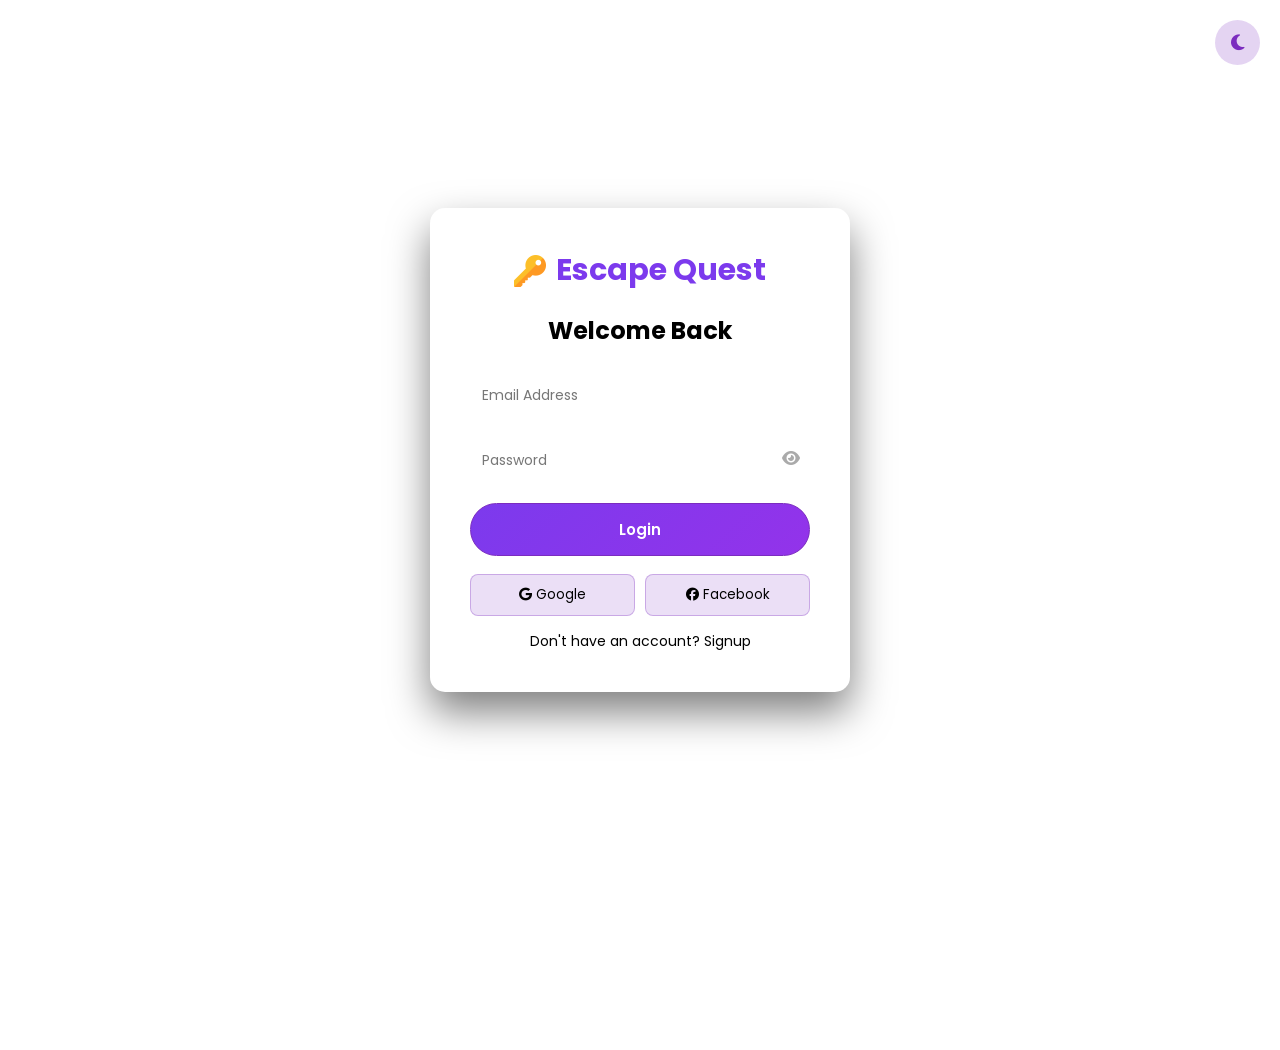
==== login.html @ fdb498ff "Initial commit" ====
<!DOCTYPE html>
<html lang="en">
<head>
<meta charset="UTF-8">
<meta name="viewport" content="width=device-width, initial-scale=1.0">
<title>Login</title>
 <link rel="icon" type="image/png" href="../Images/logo.png">
<link rel="stylesheet" href="login.css">

<link rel="stylesheet"
href="https://cdnjs.cloudflare.com/ajax/libs/font-awesome/6.5.1/css/all.min.css">

</head>
<body>
<button id="modeBtn" class="mode-toggle">
  <i class="fa fa-moon"></i>
</button>
<div class="login-card">
<a href="index.html" class="logo-text">
    <img src="../Images/logo.png" alt="Escape Quest Logo" class="logo-img">
    Escape Quest
  </a>
<h2>Welcome Back</h2>

<form>

<div class="input-group">
<input type="email" required>
<label>Email Address</label>
</div>

<div class="input-group">
<input type="password" id="password" required>
<label>Password</label>
<i class="fa fa-eye toggle-pass" onclick="togglePassword()"></i>
</div>

<button class="login-btn">Login</button>

</form>

<div class="social">
<button><i class="fab fa-google"></i> Google</button>
<button><i class="fab fa-facebook"></i> Facebook</button>
</div>

<div class="signup-link">
Don't have an account? <a href="signup.html">Signup</a>
</div>

</div>
<script>
    // Toggle Password
function togglePassword(){
let pass = document.getElementById("password");

if(pass.type === "password"){
pass.type = "text";
}else{
pass.type = "password";
}
}


const modeBtn = document.getElementById("modeBtn");
const icon = modeBtn.querySelector("i");

// Load saved mode
const savedMode = localStorage.getItem("mode");

if(savedMode === "dark"){
    document.body.classList.add("dark");
    icon.classList.replace("fa-moon","fa-sun");
}

// Toggle mode
modeBtn.addEventListener("click", () => {

    document.body.classList.toggle("dark");

    if(document.body.classList.contains("dark")){
        icon.classList.replace("fa-moon","fa-sun");
        localStorage.setItem("mode","dark");
    }else{
        icon.classList.replace("fa-sun","fa-moon");
        localStorage.setItem("mode","light");
    }

});
</script>

</body>
</html>
---- login.css ----
@import url('https://fonts.googleapis.com/css2?family=Poppins:wght@300;400;500;600&display=swap');

*{
margin:0;
padding:0;
box-sizing:border-box;
font-family:'Poppins',sans-serif;
}


body.dark{
--bg:#0f0f0f;
--text:#ffffff;
--card:#1c1c1c;
--input:#2b2b2b;
}
body{
height:100vh;
display:flex;
align-items:center;
justify-content:center;
background:var(--bg);
color:var(--text);
overflow:hidden;
position:relative;
}

/* Glow Effects */
body::before{
content:"";
position:absolute;
width:600px;
height:600px;
background:radial-gradient(circle,var(--purple),transparent);
top:-150px;
left:-150px;
filter:blur(120px);
animation:moveGlow 10s infinite alternate;
z-index:-1;
}

body::after{
content:"";
position:absolute;
width:500px;
height:500px;
background:radial-gradient(circle,var(--purple-dark),transparent);
bottom:-150px;
right:-150px;
filter:blur(120px);
animation:moveGlow 12s infinite alternate;
z-index:-1;
}

@keyframes moveGlow{
from{transform:translate(0,0)}
to{transform:translate(80px,80px)}
}

/* CARD */
.login-card{
background:var(--card);
padding:40px;
border-radius:15px;
box-shadow:0 20px 40px rgba(0,0,0,0.5);
width:100%;
max-width:400px;
}

/* TITLE */
.login-card h2{
text-align:center;
margin-bottom:25px;
}

/* INPUT */
.input-group{
position:relative;
margin-bottom:20px;
}

.input-group input{
width:100%;
padding:12px;
border:none;
border-radius:8px;
background:var(--input);
outline:none;
font-size:14px;
color:var(--text);
}

.input-group label{
position:absolute;
left:12px;
top:12px;
font-size:14px;
color:#777;
pointer-events:none;
transition:0.3s;
}

.input-group input:focus + label,
.input-group input:valid + label{
top:-8px;
font-size:12px;
color:var(--purple);
background:var(--card);
padding:0 6px;
}

/* PASSWORD ICON */
.toggle-pass{
position:absolute;
right:10px;
top:12px;
cursor:pointer;
color:#aaa;
}

/* BUTTON */
.login-btn{
width:100%;
font-size:15px;
cursor:pointer;
transition:0.3s;
padding:14px;
border-radius:40px;
font-weight:600;
text-decoration:none;
transition:0.3s;
background:linear-gradient(135deg,#7c3aed,#9333ea);
color:#fff;
border:1px solid #7b2cbf;
}

.login-btn:hover{
transform:translateY(-3px);
box-shadow:0 8px 25px rgba(124,58,237,0.5);
}

/* SOCIAL */
.social{
display:flex;
gap:10px;
margin-top:18px;
}

.social button{
flex:1;
padding:10px;
border:none;
border-radius:8px;
cursor:pointer;
background:rgba(123,44,191,0.15);
color:var(--text);
border:1px solid rgba(123,44,191,0.3);
transition:0.3s;
}

.social button:hover{
background:#7b2cbf;
color:white;
transform:scale(1.05);
}

/* SIGNUP LINK */
.signup-link{
text-align:center;
margin-top:15px;
font-size:14px;
}

.signup-link a{
color:var(--purple);
text-decoration:none;
}
/* LOGO TEXT */
.logo-text{
font-weight:700;
font-size:30px;
margin-bottom:20px;
text-decoration:none;
display:flex;
align-items:center;
justify-content:center;
gap:10px;
color:#7c3aed;
font-weight:700;
}

/* LOGO IMAGE */
.logo-img{
width:32px;
height:32px;
object-fit:contain;
transition:0.3s;
}

/* HOVER EFFECT */
.logo-text:hover .logo-img{
transform:scale(1.1);
}

.logo-text:hover{
opacity:0.9;
}
.mode-toggle{
position:fixed;
top:20px;
right:20px;
width:45px;
height:45px;
border-radius:50%;
border:none;
cursor:pointer;

display:flex;
align-items:center;
justify-content:center;

font-size:18px;
background:rgba(123,44,191,0.2);
color:#7b2cbf;

z-index:1000;
transition:0.3s;
}

/* Dark mode button color */
body.dark .mode-toggle{
color:#facc15;
background:rgba(250,204,21,0.15);
}

.mode-toggle:hover{
transform:scale(1.1) rotate(10deg);
}

@media (max-width:639px){
.login-card{
padding:25px;
border-radius:12px;
max-width:100%;
}

.login-card h2{
font-size:20px;
}

.social{
flex-direction:column;
}

body::before,
body::after{
width:250px;
height:250px;
}
}

/* Tablet */
@media (min-width:640px) and (max-width:1024px){
.login-card{
max-width:420px;
padding:35px;
}

body::before,
body::after{
width:400px;
height:400px;
}
}

/* Desktop */
@media (min-width:1025px){
.login-card{
max-width:420px;
}
}
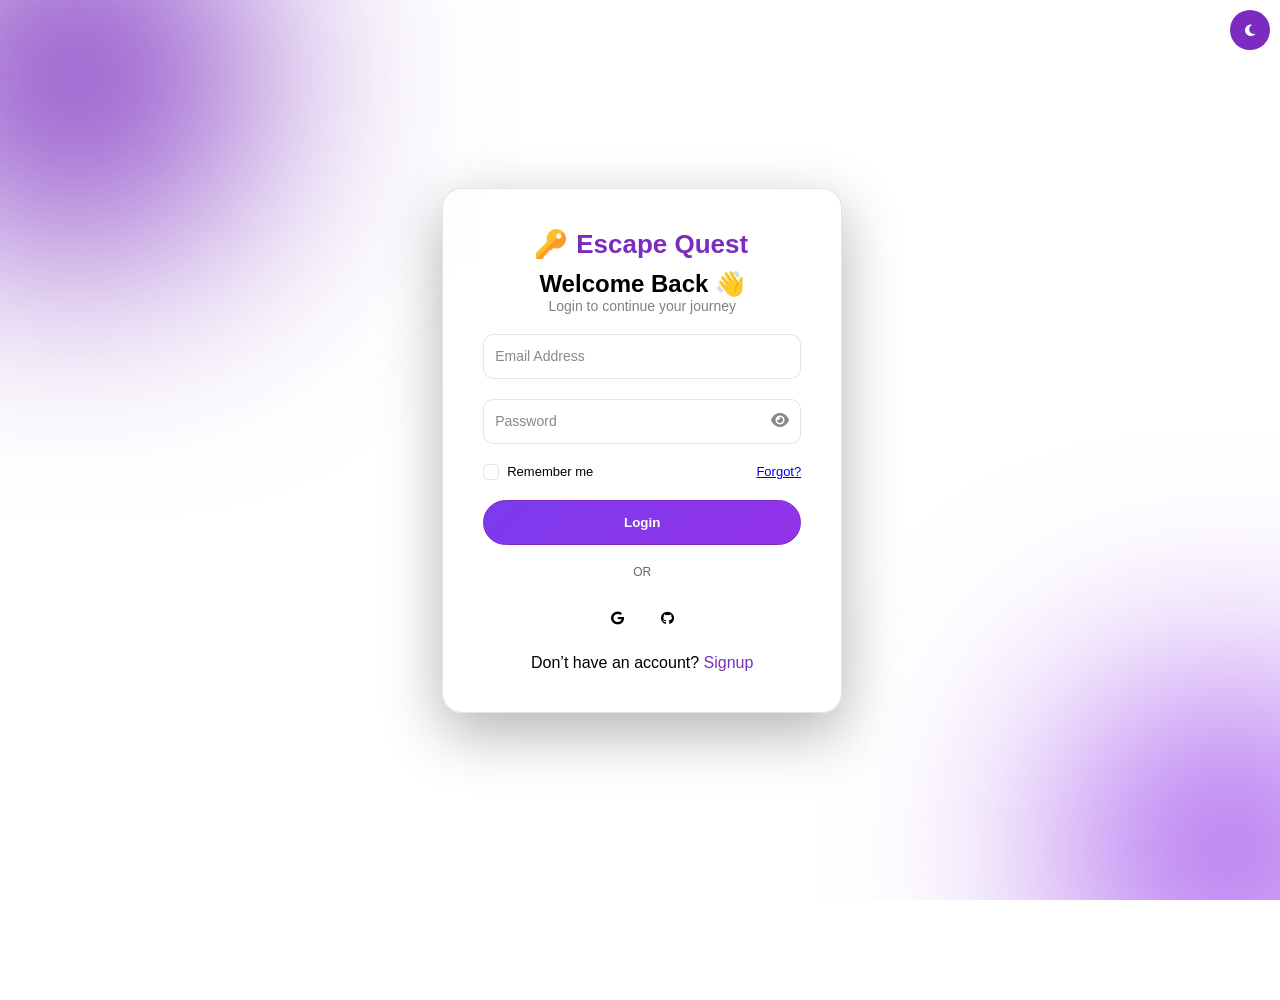
==== commit 3ed2b77a: "update" ====
--- a/login.html
+++ b/login.html
@@ -4,90 +4,144 @@
 <meta charset="UTF-8">
 <meta name="viewport" content="width=device-width, initial-scale=1.0">
 <title>Login</title>
- <link rel="icon" type="image/png" href="../Images/logo.png">
+ <link rel="icon" type="image/png" href="../Images/logo.png">
 <link rel="stylesheet" href="login.css">
-
 <link rel="stylesheet"
 href="https://cdnjs.cloudflare.com/ajax/libs/font-awesome/6.5.1/css/all.min.css">
+</head>
 
-</head>
 <body>
 <button id="modeBtn" class="mode-toggle">
-  <i class="fa fa-moon"></i>
+<i class="fa fa-moon"></i>
 </button>
 <div class="login-card">
+<div class="success-box" id="successBox">
+✔ Login Successful
+</div>
 <a href="index.html" class="logo-text">
-    <img src="../Images/logo.png" alt="Escape Quest Logo" class="logo-img">
-    Escape Quest
-  </a>
-<h2>Welcome Back</h2>
-
+<img src="../Images/logo.png" class="logo-img">
+Escape Quest
+</a>
+<h2>Welcome Back 👋</h2>
+<p class="subtitle">Login to continue your journey</p>
 <form>
-
 <div class="input-group">
-<input type="email" required>
+<input type="email" id="email" required>
 <label>Email Address</label>
 </div>
-
-<div class="input-group">
+<div class="input-group password-group">
 <input type="password" id="password" required>
 <label>Password</label>
-<i class="fa fa-eye toggle-pass" onclick="togglePassword()"></i>
+<span class="eye-icon" onclick="togglePassword()">
+<i class="fa fa-eye"></i>
+</span>
 </div>
-
-<button class="login-btn">Login</button>
-
-</form>
-
-<div class="social">
-<button><i class="fab fa-google"></i> Google</button>
-<button><i class="fab fa-facebook"></i> Facebook</button>
-</div>
-
-<div class="signup-link">
-Don't have an account? <a href="signup.html">Signup</a>
-</div>
+<div class="options">
+<label class="remember">
+<input type="checkbox" id="rememberMe">
+<span class="checkmark"></span>
+Remember me
+</label>
+<a href="#">Forgot?</a>
 
 </div>
+<button class="login-btn" id="loginBtn">
+
+<span class="btn-text">Login</span>
+
+<span class="loader"></span>
+
+</button>
+</form>
+<div class="divider">OR</div>
+<div class="social-login">
+<button><i class="fab fa-google"></i></button>
+<button><i class="fab fa-github"></i></button>
+</div>
+<div class="signup-link">
+Don’t have an account? <a href="signup.html">Signup</a>
+</div>
+</div>
 <script>
-    // Toggle Password
+const loginBtn = document.getElementById("loginBtn");
+const successBox = document.getElementById("successBox");
+const email = document.getElementById("email");
+const password = document.getElementById("password");
+const rememberMe = document.getElementById("rememberMe");
+window.onload = () => {
+const savedEmail = localStorage.getItem("email");
+if(savedEmail){
+email.value = savedEmail;
+
+rememberMe.checked = true;
+
+}
+
+};
+
+loginBtn.onclick = (e) => {
+e.preventDefault();
+let valid = true;
+if(email.value.trim() === ""){
+
+email.classList.add("shake");
+
+valid = false;
+
+}
+if(password.value.trim() === ""){
+password.classList.add("shake");
+valid = false;
+
+}
+setTimeout(()=>{
+email.classList.remove("shake");
+password.classList.remove("shake");
+
+},400);
+
+if(!valid) return;
+if(rememberMe.checked){
+localStorage.setItem("email", email.value);
+
+}else{
+localStorage.removeItem("email");
+
+}
+loginBtn.classList.add("loading");
+setTimeout(()=>{
+loginBtn.classList.remove("loading");
+successBox.classList.add("show");
+setTimeout(()=>{
+window.location.href="index.html";
+
+},1500);
+},2000);
+
+};
 function togglePassword(){
-let pass = document.getElementById("password");
+const icon = document.querySelector(".eye-icon i");
+if(password.type === "password"){
+password.type = "text";
+icon.classList.replace("fa-eye","fa-eye-slash");
+}else{
+password.type = "password";
+icon.classList.replace("fa-eye-slash","fa-eye");
 
-if(pass.type === "password"){
-pass.type = "text";
-}else{
-pass.type = "password";
 }
+
 }
 
 
 const modeBtn = document.getElementById("modeBtn");
 const icon = modeBtn.querySelector("i");
+modeBtn.onclick = () => {
+document.body.classList.toggle("dark");
+icon.classList.toggle("fa-moon");
+icon.classList.toggle("fa-sun");
 
-// Load saved mode
-const savedMode = localStorage.getItem("mode");
+};
+</script>
+</body>
 
-if(savedMode === "dark"){
-    document.body.classList.add("dark");
-    icon.classList.replace("fa-moon","fa-sun");
-}
-
-// Toggle mode
-modeBtn.addEventListener("click", () => {
-
-    document.body.classList.toggle("dark");
-
-    if(document.body.classList.contains("dark")){
-        icon.classList.replace("fa-moon","fa-sun");
-        localStorage.setItem("mode","dark");
-    }else{
-        icon.classList.replace("fa-sun","fa-moon");
-        localStorage.setItem("mode","light");
-    }
-
-});
-</script>
-
-</body>
 </html>
--- a/login.css
+++ b/login.css
@@ -1,4 +1,21 @@
-@import url('https://fonts.googleapis.com/css2?family=Poppins:wght@300;400;500;600&display=swap');
+
+:root{
+--bg:#ffffff;
+--text:#000;
+--card:rgba(255,255,255,0.6);
+--input:rgba(255,255,255,0.85);
+--primary:#7b2cbf;
+--border:rgba(0,0,0,0.1);
+}
+
+body.dark{
+--bg:#0f0f0f;
+--text:#fff;
+--card:rgba(28,28,28,0.7);
+--input:#2b2b2b;
+--border:rgba(255,255,255,0.1);
+}
+
 
 *{
 margin:0;
@@ -7,73 +24,123 @@
 font-family:'Poppins',sans-serif;
 }
 
-
-body.dark{
---bg:#0f0f0f;
---text:#ffffff;
---card:#1c1c1c;
---input:#2b2b2b;
-}
+html,body{
+height:100%;
+overflow:hidden;
+}
+
 body{
-height:100vh;
+height:100dvh;
 display:flex;
 align-items:center;
 justify-content:center;
 background:var(--bg);
 color:var(--text);
-overflow:hidden;
 position:relative;
 }
 
-/* Glow Effects */
-body::before{
-content:"";
-position:absolute;
-width:600px;
-height:600px;
-background:radial-gradient(circle,var(--purple),transparent);
-top:-150px;
-left:-150px;
-filter:blur(120px);
-animation:moveGlow 10s infinite alternate;
-z-index:-1;
-}
-
+
+body::before,
 body::after{
 content:"";
 position:absolute;
-width:500px;
-height:500px;
-background:radial-gradient(circle,var(--purple-dark),transparent);
-bottom:-150px;
-right:-150px;
+border-radius:50%;
 filter:blur(120px);
-animation:moveGlow 12s infinite alternate;
-z-index:-1;
-}
-
-@keyframes moveGlow{
-from{transform:translate(0,0)}
-to{transform:translate(80px,80px)}
-}
-
-/* CARD */
+z-index:0;
+}
+
+body::before{
+width:350px;
+height:350px;
+background:#7b2cbf;
+top:-100px;
+left:-100px;
+}
+
+body::after{
+width:300px;
+height:300px;
+background:#9333ea;
+bottom:-100px;
+right:-100px;
+}
+
+
 .login-card{
+position:relative;
+z-index:1;
+backdrop-filter:blur(15px);
 background:var(--card);
+border:1px solid var(--border);
 padding:40px;
-border-radius:15px;
-box-shadow:0 20px 40px rgba(0,0,0,0.5);
+border-radius:20px;
 width:100%;
 max-width:400px;
-}
-
-/* TITLE */
-.login-card h2{
+box-shadow:0 20px 60px rgba(0,0,0,0.3);
+transition:0.3s;
+}
+
+.login-card:hover{
+box-shadow:0 25px 70px rgba(124,58,237,0.25);
+}
+
+
+.success-box{
+position:absolute;
+top:50%;
+left:50%;
+transform:translate(-50%,-50%) scale(0.8);
+background:#16a34a;
+color:#fff;
+padding:20px 30px;
+border-radius:12px;
+font-weight:600;
+opacity:0;
+pointer-events:none;
+transition:0.4s;
+z-index:10;
+}
+
+.success-box.show{
+opacity:1;
+transform:translate(-50%,-50%) scale(1);
+}
+
+
+.logo-text{
+display:flex;
+align-items:center;
+justify-content:center;
+gap:10px;
+font-size:26px;
+font-weight:700;
+color:var(--primary);
+text-decoration:none;
+margin-bottom:10px;
+}
+
+.logo-img{
+width:30px;
+transition:0.3s;
+}
+
+.logo-text:hover .logo-img{
+transform:scale(1.1);
+}
+
+
+h2{
 text-align:center;
-margin-bottom:25px;
-}
-
-/* INPUT */
+}
+
+.subtitle{
+text-align:center;
+font-size:14px;
+margin-bottom:20px;
+color:gray;
+}
+
+
 .input-group{
 position:relative;
 margin-bottom:20px;
@@ -81,201 +148,267 @@
 
 .input-group input{
 width:100%;
-padding:12px;
-border:none;
-border-radius:8px;
+padding:14px;
+border-radius:10px;
+border:1px solid var(--border);
 background:var(--input);
+color:var(--text);
 outline:none;
-font-size:14px;
-color:var(--text);
-}
+transition:0.3s;
+}
+
+.input-group input:focus{
+border-color:var(--primary);
+box-shadow:0 0 10px rgba(123,44,191,0.2);
+}
+
 
 .input-group label{
 position:absolute;
+top:50%;
 left:12px;
-top:12px;
+transform:translateY(-50%);
 font-size:14px;
-color:#777;
+color:#888;
+transition:0.3s;
 pointer-events:none;
-transition:0.3s;
 }
 
 .input-group input:focus + label,
 .input-group input:valid + label{
 top:-8px;
 font-size:12px;
-color:var(--purple);
 background:var(--card);
-padding:0 6px;
-}
-
-/* PASSWORD ICON */
-.toggle-pass{
+padding:0 5px;
+color:var(--primary);
+}
+
+
+.password-group{
+position:relative;
+}
+
+.password-group input{
+padding-right:45px;
+}
+
+.eye-icon{
 position:absolute;
-right:10px;
-top:12px;
+right:12px;
+top:50%;
+transform:translateY(-50%);
 cursor:pointer;
-color:#aaa;
-}
-
-/* BUTTON */
+color:#888;
+transition:0.3s;
+}
+
+.eye-icon:hover{
+color:var(--primary);
+}
+
+
+.shake{
+animation:shake 0.4s;
+}
+
+@keyframes shake{
+0%{transform:translateX(0);}
+25%{transform:translateX(-5px);}
+50%{transform:translateX(5px);}
+75%{transform:translateX(-5px);}
+100%{transform:translateX(0);}
+}
+
+
+.options{
+display:flex;
+justify-content:space-between;
+align-items:center;
+font-size:13px;
+margin-bottom:20px;
+}
+
+
+.remember{
+display:flex;
+align-items:center;
+gap:8px;
+cursor:pointer;
+}
+
+.remember input{
+display:none;
+}
+
+.checkmark{
+width:16px;
+height:16px;
+border-radius:4px;
+border:1px solid var(--border);
+position:relative;
+}
+
+.remember input:checked + .checkmark{
+background:var(--primary);
+border-color:var(--primary);
+}
+
+.remember input:checked + .checkmark::after{
+content:"✔";
+position:absolute;
+font-size:10px;
+color:#fff;
+top:50%;
+left:50%;
+transform:translate(-50%,-50%);
+}
+
+
 .login-btn{
 width:100%;
-font-size:15px;
-cursor:pointer;
-transition:0.3s;
 padding:14px;
 border-radius:40px;
 font-weight:600;
-text-decoration:none;
-transition:0.3s;
 background:linear-gradient(135deg,#7c3aed,#9333ea);
 color:#fff;
 border:1px solid #7b2cbf;
+cursor:pointer;
+transition:0.3s;
+display:flex;
+align-items:center;
+justify-content:center;
+gap:10px;
 }
 
 .login-btn:hover{
 transform:translateY(-3px);
-box-shadow:0 8px 25px rgba(124,58,237,0.5);
-}
-
-/* SOCIAL */
-.social{
-display:flex;
+box-shadow:0 10px 30px rgba(124,58,237,0.5);
+}
+
+.login-btn:active{
+transform:scale(0.97);
+}
+
+
+.loader{
+width:18px;
+height:18px;
+border:3px solid #fff;
+border-top:3px solid transparent;
+border-radius:50%;
+display:none;
+animation:spin 0.8s linear infinite;
+}
+
+@keyframes spin{
+to{transform:rotate(360deg);}
+}
+
+.login-btn.loading .btn-text{
+display:none;
+}
+
+.login-btn.loading .loader{
+display:block;
+}
+
+
+.divider{
+text-align:center;
+margin:20px 0;
+font-size:12px;
+opacity:0.6;
+}
+
+
+.social-login{
+display:flex;
+justify-content:center;
 gap:10px;
-margin-top:18px;
-}
-
-.social button{
-flex:1;
-padding:10px;
+}
+
+.social-login button{
+width:40px;
+height:40px;
+border-radius:50%;
 border:none;
-border-radius:8px;
 cursor:pointer;
-background:rgba(123,44,191,0.15);
-color:var(--text);
-border:1px solid rgba(123,44,191,0.3);
-transition:0.3s;
-}
-
-.social button:hover{
-background:#7b2cbf;
-color:white;
-transform:scale(1.05);
-}
-
-/* SIGNUP LINK */
+background:var(--input);
+transition:0.3s;
+}
+
+.social-login button:hover{
+background:var(--primary);
+color:#fff;
+transform:translateY(-2px);
+}
+
+
 .signup-link{
 text-align:center;
 margin-top:15px;
-font-size:14px;
 }
 
 .signup-link a{
-color:var(--purple);
+color:var(--primary);
 text-decoration:none;
 }
-/* LOGO TEXT */
-.logo-text{
-font-weight:700;
-font-size:30px;
-margin-bottom:20px;
-text-decoration:none;
-display:flex;
-align-items:center;
-justify-content:center;
-gap:10px;
-color:#7c3aed;
-font-weight:700;
-}
-
-/* LOGO IMAGE */
-.logo-img{
-width:32px;
-height:32px;
-object-fit:contain;
-transition:0.3s;
-}
-
-/* HOVER EFFECT */
-.logo-text:hover .logo-img{
-transform:scale(1.1);
-}
-
-.logo-text:hover{
-opacity:0.9;
-}
+
+
 .mode-toggle{
 position:fixed;
-top:20px;
-right:20px;
-width:45px;
-height:45px;
+top:max(10px,env(safe-area-inset-top));
+right:max(10px,env(safe-area-inset-right));
+width:40px;
+height:40px;
 border-radius:50%;
 border:none;
+background:var(--primary);
+color:#fff;
 cursor:pointer;
-
-display:flex;
-align-items:center;
-justify-content:center;
-
-font-size:18px;
-background:rgba(123,44,191,0.2);
-color:#7b2cbf;
-
-z-index:1000;
-transition:0.3s;
-}
-
-/* Dark mode button color */
-body.dark .mode-toggle{
-color:#facc15;
-background:rgba(250,204,21,0.15);
+z-index:9999;
+transition:0.3s;
 }
 
 .mode-toggle:hover{
-transform:scale(1.1) rotate(10deg);
-}
-
-@media (max-width:639px){
+transform:rotate(20deg);
+}
+
+
+
+
+@media (max-width:360px){
+.login-card{
+padding:20px;
+margin:10px;
+}
+
+.logo-text{
+font-size:20px;
+}
+
+.options{
+flex-direction:column;
+align-items:flex-start;
+gap:8px;
+}
+
+.mode-toggle{
+width:34px;
+height:34px;
+}
+}
+
+
+@media (max-width:768px){
 .login-card{
 padding:25px;
-border-radius:12px;
-max-width:100%;
-}
-
-.login-card h2{
-font-size:20px;
-}
-
-.social{
-flex-direction:column;
-}
-
-body::before,
-body::after{
-width:250px;
-height:250px;
-}
-}
-
-/* Tablet */
-@media (min-width:640px) and (max-width:1024px){
+}
+}
+
+
+@media (max-width:1024px){
 .login-card{
 max-width:420px;
-padding:35px;
-}
-
-body::before,
-body::after{
-width:400px;
-height:400px;
-}
-}
-
-/* Desktop */
-@media (min-width:1025px){
-.login-card{
-max-width:420px;
 }
 }
